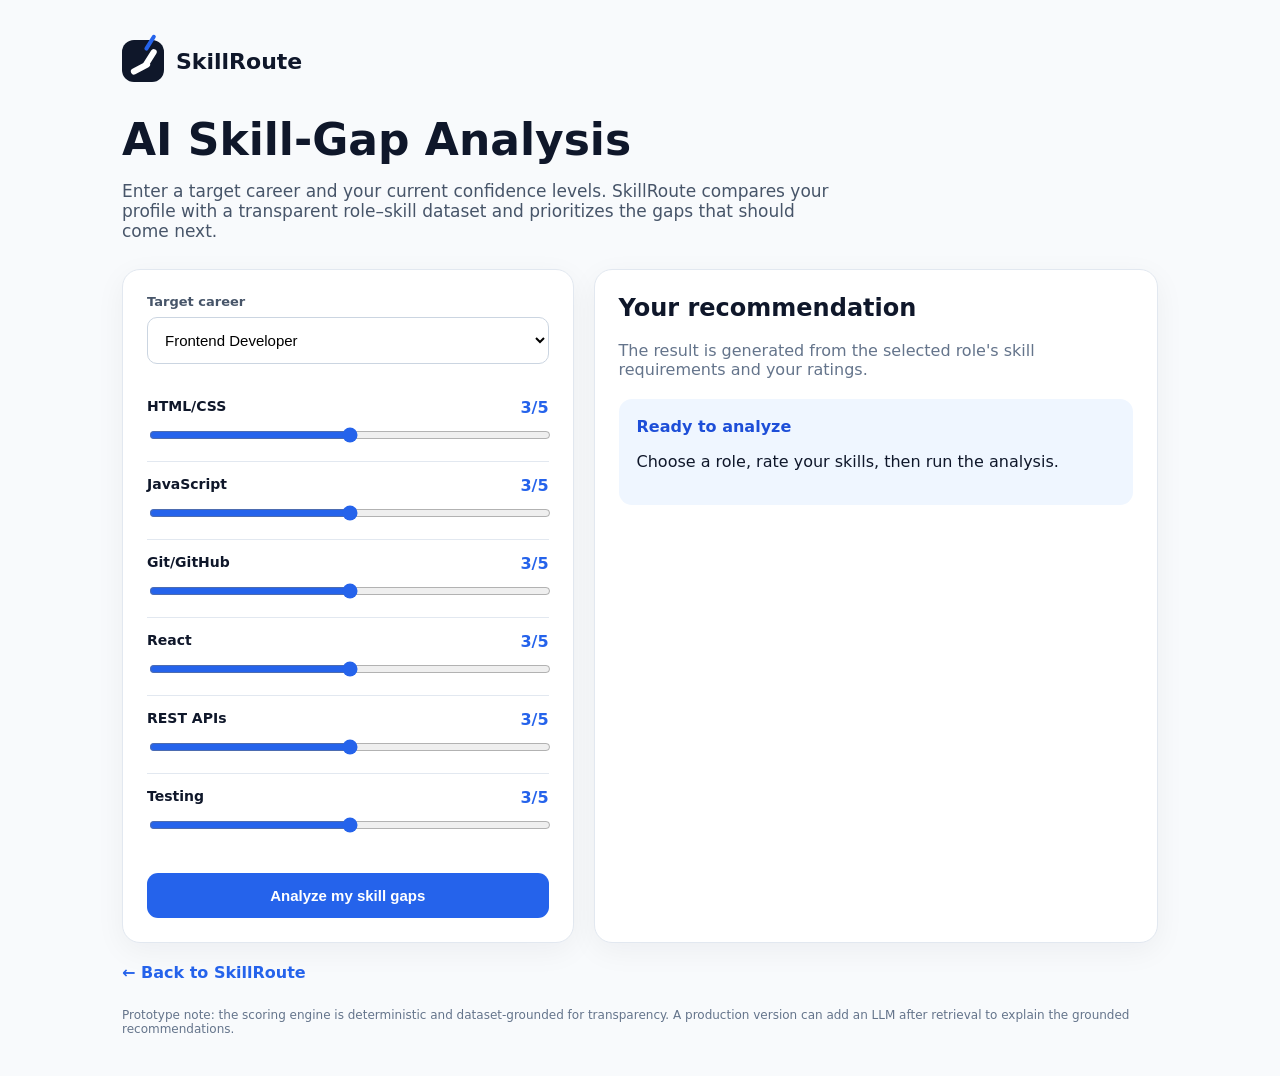
==== ai-demo/index.html @ 9ea1a891 "Add working SkillRoute AI skill-gap demo" ====
<!doctype html>
<html lang="en"><head><meta charset="utf-8"><meta name="viewport" content="width=device-width,initial-scale=1"><title>SkillRoute AI Skill-Gap Demo</title><style>
*{box-sizing:border-box}body{margin:0;font-family:Inter,system-ui,-apple-system,Segoe UI,sans-serif;background:#f8fafc;color:#0f172a}.wrap{max-width:1080px;margin:auto;padding:40px 22px}.brand{display:flex;align-items:center;gap:12px;font-weight:800;font-size:22px;margin-bottom:34px}.mark{width:42px;height:42px;background:#0f172a;border-radius:12px;position:relative}.mark:before{content:'';position:absolute;width:21px;height:6px;background:white;border-radius:6px;left:8px;top:25px;transform:rotate(-28deg)}.mark:after{content:'';position:absolute;width:20px;height:6px;background:white;border-radius:6px;left:18px;top:15px;transform:rotate(-58deg);box-shadow:13px -8px 0 -1px #2563eb}.hero h1{font-size:44px;line-height:1.08;margin:0 0 12px}.hero p{font-size:17px;color:#475569;max-width:720px}.grid{display:grid;grid-template-columns:1fr 1.25fr;gap:20px;margin-top:28px}.card{background:white;border:1px solid #e2e8f0;border-radius:18px;padding:24px;box-shadow:0 8px 30px rgba(15,23,42,.05)}label{display:block;font-size:13px;font-weight:700;margin:0 0 8px;color:#475569}select{width:100%;padding:13px;border:1px solid #cbd5e1;border-radius:10px;background:white;font-size:15px;margin-bottom:20px}.skill{padding:14px 0;border-bottom:1px solid #e2e8f0}.skill:last-child{border-bottom:0}.row{display:flex;justify-content:space-between;gap:10px}.row b{font-size:14px}.value{color:#2563eb;font-weight:800}input[type=range]{width:100%;accent-color:#2563eb;margin-top:10px}.btn{margin-top:22px;width:100%;border:0;background:#2563eb;color:white;border-radius:11px;padding:14px;font-weight:800;font-size:15px;cursor:pointer}.btn:hover{background:#1d4ed8}.result h2{margin-top:0}.score{display:flex;align-items:end;gap:8px}.score strong{font-size:48px}.muted{color:#64748b}.gap{border:1px solid #e2e8f0;border-radius:13px;padding:15px;margin:12px 0;background:#fff}.gaptop{display:flex;justify-content:space-between}.badge{font-size:11px;font-weight:800;border-radius:99px;padding:5px 9px;background:#fff7ed;color:#c2410c}.bar{height:8px;background:#e2e8f0;border-radius:99px;margin-top:10px;overflow:hidden}.bar i{display:block;height:100%;background:#2563eb}.next{margin-top:20px;padding:18px;border-radius:13px;background:#eff6ff}.next b{color:#1d4ed8}.foot{margin-top:26px;font-size:12px;color:#64748b}.back{display:inline-block;margin-top:20px;color:#2563eb;text-decoration:none;font-weight:700}@media(max-width:800px){.grid{grid-template-columns:1fr}.hero h1{font-size:36px}}
</style></head><body><main class="wrap"><div class="brand"><div class="mark"></div>SkillRoute</div><section class="hero"><h1>AI Skill-Gap Analysis</h1><p>Enter a target career and your current confidence levels. SkillRoute compares your profile with a transparent role–skill dataset and prioritizes the gaps that should come next.</p></section><div class="grid"><section class="card"><label for="role">Target career</label><select id="role"><option>Frontend Developer</option><option>Data Analyst</option><option>UI/UX Designer</option><option>VLSI / Embedded</option></select><div id="skills"></div><button class="btn" onclick="analyze()">Analyze my skill gaps</button></section><section class="card result"><h2>Your recommendation</h2><p class="muted">The result is generated from the selected role's skill requirements and your ratings.</p><div id="output"><div class="next"><b>Ready to analyze</b><p>Choose a role, rate your skills, then run the analysis.</p></div></div></section></div><a class="back" href="../">← Back to SkillRoute</a><div class="foot">Prototype note: the scoring engine is deterministic and dataset-grounded for transparency. A production version can add an LLM after retrieval to explain the grounded recommendations.</div></main><script>
const data={
"Frontend Developer":[['HTML/CSS',5],['JavaScript',5],['Git/GitHub',4],['React',4],['REST APIs',4],['Testing',3]],
"Data Analyst":[['SQL',5],['Excel/Spreadsheets',4],['Python',4],['Statistics',4],['Data Visualization',4],['Power BI/Tableau',3]],
"UI/UX Designer":[['User Research',5],['Figma',5],['Wireframing',4],['Prototyping',4],['Design Systems',4],['Usability Testing',3]],
"VLSI / Embedded":[['Digital Logic',5],['Verilog/SystemVerilog',5],['C/C++',4],['FPGA/Vivado',4],['Computer Architecture',3],['Git/GitHub',3]]};
function render(){const role=document.getElementById('role').value;document.getElementById('skills').innerHTML=data[role].map((s,i)=>`<div class="skill"><div class="row"><b>${s[0]}</b><span class="value" id="v${i}">3/5</span></div><input type="range" min="1" max="5" value="3" id="s${i}" oninput="document.getElementById('v${i}').textContent=this.value+'/5'"></div>`).join('')};
document.getElementById('role').onchange=render;render();
function analyze(){const role=document.getElementById('role').value;const gaps=data[role].map((s,i)=>({skill:s[0],target:s[1],current:+document.getElementById('s'+i).value,gap:s[1]-(+document.getElementById('s'+i).value)})).sort((a,b)=>b.gap-a.gap);const positive=gaps.filter(x=>x.gap>0);const avg=gaps.reduce((a,x)=>a+x.current,0)/gaps.length;const readiness=Math.round((avg/5)*100);let html=`<div class="score"><strong>${readiness}%</strong><span class="muted">estimated skill readiness</span></div><div style="margin:16px 0">`;positive.slice(0,4).forEach(x=>{const width=Math.max(12,Math.round((x.gap/x.target)*100));html+=`<div class="gap"><div class="gaptop"><b>${x.skill}</b><span class="badge">${x.gap>=2?'HIGH PRIORITY':'PRIORITY'}</span></div><div class="muted" style="font-size:13px;margin-top:5px">Current ${x.current}/5 · Target ${x.target}/5 · Gap ${x.gap}</div><div class="bar"><i style="width:${width}%"></i></div></div>`});if(!positive.length)html+='<div class="next"><b>No major gaps detected.</b><p>Your current ratings meet the demo target levels for this role.</p></div>';const top=positive[0];if(top)html+=`</div><div class="next"><b>Recommended next action</b><p>Prioritize <strong>${top.skill}</strong>, then reassess your confidence after a small practical project.</p></div>`;else html+='</div>';document.getElementById('output').innerHTML=html}
</script></body></html>
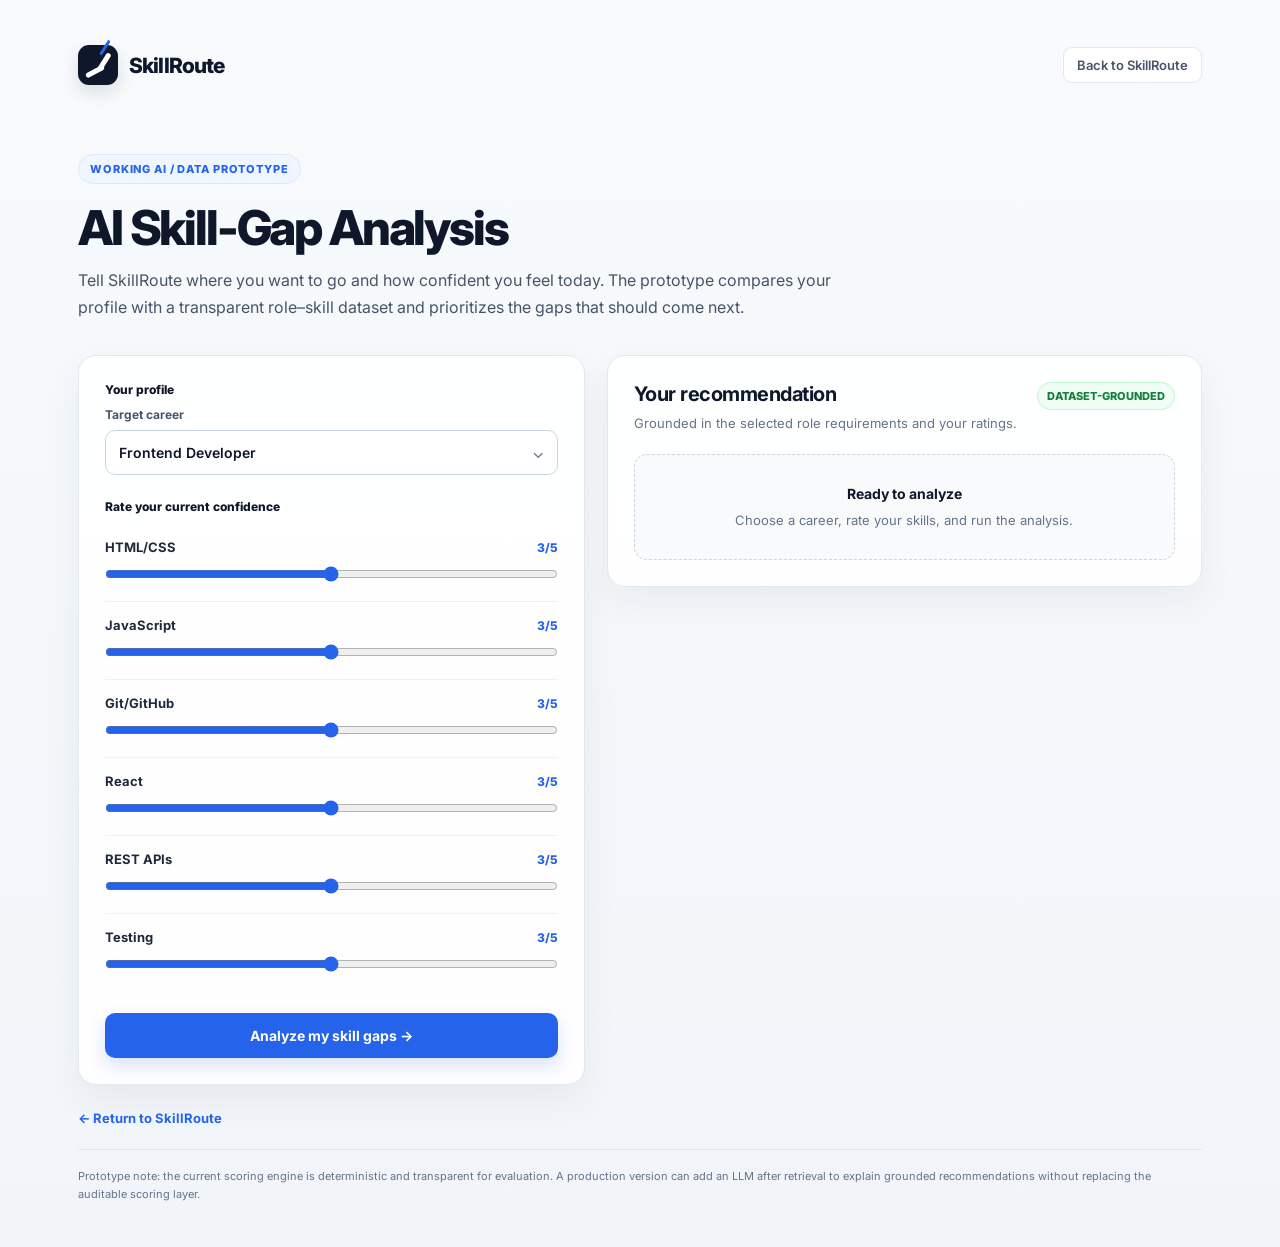
==== commit 254fc198: "Polish AI prototype UI and typography" ====
--- a/ai-demo/index.html
+++ b/ai-demo/index.html
@@ -1,13 +1,8 @@
 <!doctype html>
-<html lang="en"><head><meta charset="utf-8"><meta name="viewport" content="width=device-width,initial-scale=1"><title>SkillRoute AI Skill-Gap Demo</title><style>
-*{box-sizing:border-box}body{margin:0;font-family:Inter,system-ui,-apple-system,Segoe UI,sans-serif;background:#f8fafc;color:#0f172a}.wrap{max-width:1080px;margin:auto;padding:40px 22px}.brand{display:flex;align-items:center;gap:12px;font-weight:800;font-size:22px;margin-bottom:34px}.mark{width:42px;height:42px;background:#0f172a;border-radius:12px;position:relative}.mark:before{content:'';position:absolute;width:21px;height:6px;background:white;border-radius:6px;left:8px;top:25px;transform:rotate(-28deg)}.mark:after{content:'';position:absolute;width:20px;height:6px;background:white;border-radius:6px;left:18px;top:15px;transform:rotate(-58deg);box-shadow:13px -8px 0 -1px #2563eb}.hero h1{font-size:44px;line-height:1.08;margin:0 0 12px}.hero p{font-size:17px;color:#475569;max-width:720px}.grid{display:grid;grid-template-columns:1fr 1.25fr;gap:20px;margin-top:28px}.card{background:white;border:1px solid #e2e8f0;border-radius:18px;padding:24px;box-shadow:0 8px 30px rgba(15,23,42,.05)}label{display:block;font-size:13px;font-weight:700;margin:0 0 8px;color:#475569}select{width:100%;padding:13px;border:1px solid #cbd5e1;border-radius:10px;background:white;font-size:15px;margin-bottom:20px}.skill{padding:14px 0;border-bottom:1px solid #e2e8f0}.skill:last-child{border-bottom:0}.row{display:flex;justify-content:space-between;gap:10px}.row b{font-size:14px}.value{color:#2563eb;font-weight:800}input[type=range]{width:100%;accent-color:#2563eb;margin-top:10px}.btn{margin-top:22px;width:100%;border:0;background:#2563eb;color:white;border-radius:11px;padding:14px;font-weight:800;font-size:15px;cursor:pointer}.btn:hover{background:#1d4ed8}.result h2{margin-top:0}.score{display:flex;align-items:end;gap:8px}.score strong{font-size:48px}.muted{color:#64748b}.gap{border:1px solid #e2e8f0;border-radius:13px;padding:15px;margin:12px 0;background:#fff}.gaptop{display:flex;justify-content:space-between}.badge{font-size:11px;font-weight:800;border-radius:99px;padding:5px 9px;background:#fff7ed;color:#c2410c}.bar{height:8px;background:#e2e8f0;border-radius:99px;margin-top:10px;overflow:hidden}.bar i{display:block;height:100%;background:#2563eb}.next{margin-top:20px;padding:18px;border-radius:13px;background:#eff6ff}.next b{color:#1d4ed8}.foot{margin-top:26px;font-size:12px;color:#64748b}.back{display:inline-block;margin-top:20px;color:#2563eb;text-decoration:none;font-weight:700}@media(max-width:800px){.grid{grid-template-columns:1fr}.hero h1{font-size:36px}}
-</style></head><body><main class="wrap"><div class="brand"><div class="mark"></div>SkillRoute</div><section class="hero"><h1>AI Skill-Gap Analysis</h1><p>Enter a target career and your current confidence levels. SkillRoute compares your profile with a transparent role–skill dataset and prioritizes the gaps that should come next.</p></section><div class="grid"><section class="card"><label for="role">Target career</label><select id="role"><option>Frontend Developer</option><option>Data Analyst</option><option>UI/UX Designer</option><option>VLSI / Embedded</option></select><div id="skills"></div><button class="btn" onclick="analyze()">Analyze my skill gaps</button></section><section class="card result"><h2>Your recommendation</h2><p class="muted">The result is generated from the selected role's skill requirements and your ratings.</p><div id="output"><div class="next"><b>Ready to analyze</b><p>Choose a role, rate your skills, then run the analysis.</p></div></div></section></div><a class="back" href="../">← Back to SkillRoute</a><div class="foot">Prototype note: the scoring engine is deterministic and dataset-grounded for transparency. A production version can add an LLM after retrieval to explain the grounded recommendations.</div></main><script>
-const data={
-"Frontend Developer":[['HTML/CSS',5],['JavaScript',5],['Git/GitHub',4],['React',4],['REST APIs',4],['Testing',3]],
-"Data Analyst":[['SQL',5],['Excel/Spreadsheets',4],['Python',4],['Statistics',4],['Data Visualization',4],['Power BI/Tableau',3]],
-"UI/UX Designer":[['User Research',5],['Figma',5],['Wireframing',4],['Prototyping',4],['Design Systems',4],['Usability Testing',3]],
-"VLSI / Embedded":[['Digital Logic',5],['Verilog/SystemVerilog',5],['C/C++',4],['FPGA/Vivado',4],['Computer Architecture',3],['Git/GitHub',3]]};
-function render(){const role=document.getElementById('role').value;document.getElementById('skills').innerHTML=data[role].map((s,i)=>`<div class="skill"><div class="row"><b>${s[0]}</b><span class="value" id="v${i}">3/5</span></div><input type="range" min="1" max="5" value="3" id="s${i}" oninput="document.getElementById('v${i}').textContent=this.value+'/5'"></div>`).join('')};
-document.getElementById('role').onchange=render;render();
-function analyze(){const role=document.getElementById('role').value;const gaps=data[role].map((s,i)=>({skill:s[0],target:s[1],current:+document.getElementById('s'+i).value,gap:s[1]-(+document.getElementById('s'+i).value)})).sort((a,b)=>b.gap-a.gap);const positive=gaps.filter(x=>x.gap>0);const avg=gaps.reduce((a,x)=>a+x.current,0)/gaps.length;const readiness=Math.round((avg/5)*100);let html=`<div class="score"><strong>${readiness}%</strong><span class="muted">estimated skill readiness</span></div><div style="margin:16px 0">`;positive.slice(0,4).forEach(x=>{const width=Math.max(12,Math.round((x.gap/x.target)*100));html+=`<div class="gap"><div class="gaptop"><b>${x.skill}</b><span class="badge">${x.gap>=2?'HIGH PRIORITY':'PRIORITY'}</span></div><div class="muted" style="font-size:13px;margin-top:5px">Current ${x.current}/5 · Target ${x.target}/5 · Gap ${x.gap}</div><div class="bar"><i style="width:${width}%"></i></div></div>`});if(!positive.length)html+='<div class="next"><b>No major gaps detected.</b><p>Your current ratings meet the demo target levels for this role.</p></div>';const top=positive[0];if(top)html+=`</div><div class="next"><b>Recommended next action</b><p>Prioritize <strong>${top.skill}</strong>, then reassess your confidence after a small practical project.</p></div>`;else html+='</div>';document.getElementById('output').innerHTML=html}
+<html lang="en"><head><meta charset="utf-8"><meta name="viewport" content="width=device-width,initial-scale=1"><meta name="description" content="SkillRoute AI Skill-Gap Analysis prototype"><title>SkillRoute — AI Skill-Gap Analysis</title><link rel="preconnect" href="https://fonts.googleapis.com"><link rel="preconnect" href="https://fonts.gstatic.com" crossorigin><link href="https://fonts.googleapis.com/css2?family=Inter:wght@400;500;600;700;800&display=swap" rel="stylesheet"><style>
+:root{--navy:#0f172a;--blue:#2563eb;--blue2:#1d4ed8;--ink:#1e293b;--slate:#475569;--muted:#64748b;--line:#e2e8f0;--bg:#f8fafc;--white:#fff;--soft:#eff6ff;--green:#15803d;--greenbg:#f0fdf4;--amber:#b45309;--amberbg:#fffbeb}*{box-sizing:border-box}html{scroll-behavior:smooth}body{margin:0;font-family:Inter,ui-sans-serif,system-ui,-apple-system,"Segoe UI",sans-serif;background:linear-gradient(180deg,#f8fafc 0%,#f1f5f9 100%);color:var(--navy);-webkit-font-smoothing:antialiased}.wrap{max-width:1180px;margin:auto;padding:34px 28px 44px}.topbar{height:62px;display:flex;align-items:center;justify-content:space-between;margin-bottom:58px}.brand{display:flex;align-items:center;gap:11px;font-weight:800;font-size:21px;letter-spacing:-.04em}.mark{width:40px;height:40px;background:var(--navy);border-radius:11px;position:relative;box-shadow:0 7px 18px rgba(15,23,42,.12)}.mark:before{content:"";position:absolute;width:20px;height:5px;background:#fff;border-radius:6px;left:7px;top:24px;transform:rotate(-28deg)}.mark:after{content:"";position:absolute;width:19px;height:5px;background:#fff;border-radius:6px;left:17px;top:14px;transform:rotate(-58deg);box-shadow:12px -7px 0 -1px var(--blue)}.toplink{font-size:13px;font-weight:600;color:var(--slate);text-decoration:none;padding:9px 13px;border:1px solid var(--line);background:#fff;border-radius:9px}.toplink:hover{color:var(--blue);border-color:#bfdbfe}.hero{max-width:850px}.eyebrow{display:inline-flex;align-items:center;padding:7px 11px;border-radius:999px;background:var(--soft);border:1px solid #dbeafe;color:var(--blue);font-size:11px;font-weight:800;letter-spacing:.08em;text-transform:uppercase}.hero h1{font-size:48px;line-height:1.08;letter-spacing:-.045em;margin:18px 0 13px;font-weight:800}.hero p{font-size:16px;line-height:1.7;color:var(--slate);max-width:790px;margin:0}.grid{display:grid;grid-template-columns:minmax(0,.92fr) minmax(0,1.08fr);gap:22px;margin-top:34px;align-items:start}.card{background:rgba(255,255,255,.94);border:1px solid var(--line);border-radius:18px;padding:26px;box-shadow:0 14px 38px rgba(15,23,42,.055)}.card h2{font-size:20px;letter-spacing:-.025em;margin:0 0 7px}.section-label{font-size:12px;font-weight:800;color:var(--navy);margin-bottom:10px}.select-wrap{position:relative}.select-wrap:after{content:"⌄";position:absolute;right:14px;top:12px;color:var(--muted);pointer-events:none}label{display:block;font-size:12px;font-weight:700;margin:0 0 8px;color:var(--slate)}select{appearance:none;width:100%;padding:13px 42px 13px 13px;border:1px solid #cbd5e1;border-radius:10px;background:#fff;color:var(--navy);font:600 14px Inter,sans-serif;margin-bottom:20px;outline:none}select:focus{border-color:#93c5fd;box-shadow:0 0 0 4px #dbeafe}.skill{padding:15px 0;border-bottom:1px solid #edf2f7}.skill:last-child{border-bottom:0}.row{display:flex;justify-content:space-between;gap:10px;align-items:center}.row b{font-size:13px;font-weight:700;color:var(--ink)}.value{min-width:34px;text-align:right;color:var(--blue);font-size:12px;font-weight:800}input[type=range]{width:100%;accent-color:var(--blue);margin:11px 0 1px;cursor:pointer}.btn{margin-top:22px;width:100%;border:0;background:var(--blue);color:white;border-radius:10px;padding:14px 16px;font:700 14px Inter,sans-serif;cursor:pointer;box-shadow:0 8px 18px rgba(37,99,235,.18);transition:.18s}.btn:hover{background:var(--blue2);transform:translateY(-1px)}.result-head{display:flex;justify-content:space-between;gap:15px;align-items:flex-start}.status{font-size:11px;font-weight:800;color:var(--green);background:var(--greenbg);border:1px solid #bbf7d0;padding:6px 9px;border-radius:999px;white-space:nowrap}.muted{color:var(--muted);font-size:13px;line-height:1.6}.scorebox{margin:20px 0;padding:18px;border-radius:14px;background:var(--navy);color:#fff;display:flex;align-items:end;justify-content:space-between;gap:20px}.score strong{font-size:44px;line-height:1;font-weight:800;letter-spacing:-.04em}.score span{font-size:12px;color:#cbd5e1;margin-bottom:4px}.mini-label{font-size:10px;text-transform:uppercase;letter-spacing:.08em;font-weight:800;color:#93c5fd;margin-bottom:6px}.gap{border:1px solid var(--line);border-radius:13px;padding:15px;margin:11px 0;background:#fff}.gaptop{display:flex;justify-content:space-between;gap:10px;align-items:center}.gaptop b{font-size:14px}.badge{font-size:10px;font-weight:800;letter-spacing:.04em;border-radius:99px;padding:5px 8px;background:var(--amberbg);border:1px solid #fde68a;color:var(--amber)}.gapmeta{color:var(--muted);font-size:12px;margin-top:6px}.bar{height:7px;background:#e2e8f0;border-radius:99px;margin-top:11px;overflow:hidden}.bar i{display:block;height:100%;background:linear-gradient(90deg,#60a5fa,var(--blue));border-radius:99px}.next{margin-top:18px;padding:17px 18px;border-radius:13px;background:var(--soft);border:1px solid #dbeafe}.next b{color:var(--blue2);font-size:13px}.next p{margin:7px 0 0;color:var(--slate);font-size:13px;line-height:1.55}.empty{padding:28px 20px;text-align:center;border:1px dashed #cbd5e1;border-radius:13px;background:#f8fafc}.empty strong{font-size:14px}.back{display:inline-block;margin-top:25px;color:var(--blue);text-decoration:none;font-size:13px;font-weight:700}.back:hover{text-decoration:underline}.foot{margin-top:22px;padding-top:18px;border-top:1px solid var(--line);font-size:11px;line-height:1.6;color:var(--muted)}@media(max-width:820px){.wrap{padding:22px 16px 35px}.topbar{margin-bottom:40px}.hero h1{font-size:37px}.grid{grid-template-columns:1fr}.toplink{display:none}}@media(max-width:480px){.hero h1{font-size:32px}.card{padding:20px}.result-head{display:block}.status{display:inline-block;margin-top:12px}}
+</style></head><body><main class="wrap"><header class="topbar"><div class="brand"><div class="mark" aria-hidden="true"></div><span>SkillRoute</span></div><a class="toplink" href="../">Back to SkillRoute</a></header><section class="hero"><span class="eyebrow">Working AI / Data Prototype</span><h1>AI Skill-Gap Analysis</h1><p>Tell SkillRoute where you want to go and how confident you feel today. The prototype compares your profile with a transparent role–skill dataset and prioritizes the gaps that should come next.</p></section><div class="grid"><section class="card"><div class="section-label">Your profile</div><label for="role">Target career</label><div class="select-wrap"><select id="role"><option>Frontend Developer</option><option>Data Analyst</option><option>UI/UX Designer</option><option>VLSI / Embedded</option></select></div><div class="section-label" style="margin-top:4px">Rate your current confidence</div><div id="skills"></div><button class="btn" onclick="analyze()">Analyze my skill gaps →</button></section><section class="card result"><div class="result-head"><div><h2>Your recommendation</h2><p class="muted" style="margin:0">Grounded in the selected role requirements and your ratings.</p></div><span class="status">DATASET-GROUNDED</span></div><div id="output"><div class="empty" style="margin-top:20px"><strong>Ready to analyze</strong><p class="muted" style="margin:7px 0 0">Choose a career, rate your skills, and run the analysis.</p></div></div></section></div><a class="back" href="../">← Return to SkillRoute</a><div class="foot">Prototype note: the current scoring engine is deterministic and transparent for evaluation. A production version can add an LLM after retrieval to explain grounded recommendations without replacing the auditable scoring layer.</div></main><script>
+const data={"Frontend Developer":[['HTML/CSS',5],['JavaScript',5],['Git/GitHub',4],['React',4],['REST APIs',4],['Testing',3]],"Data Analyst":[['SQL',5],['Excel/Spreadsheets',4],['Python',4],['Statistics',4],['Data Visualization',4],['Power BI/Tableau',3]],"UI/UX Designer":[['User Research',5],['Figma',5],['Wireframing',4],['Prototyping',4],['Design Systems',4],['Usability Testing',3]],"VLSI / Embedded":[['Digital Logic',5],['Verilog/SystemVerilog',5],['C/C++',4],['FPGA/Vivado',4],['Computer Architecture',3],['Git/GitHub',3]]};
+function render(){const role=document.getElementById('role').value;document.getElementById('skills').innerHTML=data[role].map((s,i)=>`<div class="skill"><div class="row"><b>${s[0]}</b><span class="value" id="v${i}">3/5</span></div><input type="range" min="1" max="5" value="3" id="s${i}" aria-label="${s[0]} confidence" oninput="document.getElementById('v${i}').textContent=this.value+'/5'"></div>`).join('')};document.getElementById('role').onchange=render;render();
+function analyze(){const role=document.getElementById('role').value;const gaps=data[role].map((s,i)=>({skill:s[0],target:s[1],current:+document.getElementById('s'+i).value,gap:s[1]-(+document.getElementById('s'+i).value)})).sort((a,b)=>b.gap-a.gap);const positive=gaps.filter(x=>x.gap>0);const avg=gaps.reduce((a,x)=>a+x.current,0)/gaps.length;const readiness=Math.round((avg/5)*100);let html=`<div class="scorebox"><div><div class="mini-label">Career readiness</div><div class="score"><strong>${readiness}%</strong></div></div><span>${positive.length} skill gap${positive.length===1?'':'s'} identified</span></div>`;if(positive.length){html+='<div>';positive.slice(0,4).forEach(x=>{const width=Math.max(12,Math.round((x.gap/x.target)*100));html+=`<div class="gap"><div class="gaptop"><b>${x.skill}</b><span class="badge">${x.gap>=2?'HIGH PRIORITY':'PRIORITY'}</span></div><div class="gapmeta">Current ${x.current}/5 · Target ${x.target}/5 · Gap ${x.gap}</div><div class="bar"><i style="width:${width}%"></i></div></div>`});html+='</div>';const top=positive[0];html+=`<div class="next"><b>Recommended next action</b><p>Prioritize <strong>${top.skill}</strong>, then reassess your confidence after a small practical project.</p></div>`}else{html+='<div class="next"><b>No major gaps detected</b><p>Your current ratings meet the demo target levels for this role.</p></div>'}document.getElementById('output').innerHTML=html}
 </script></body></html>
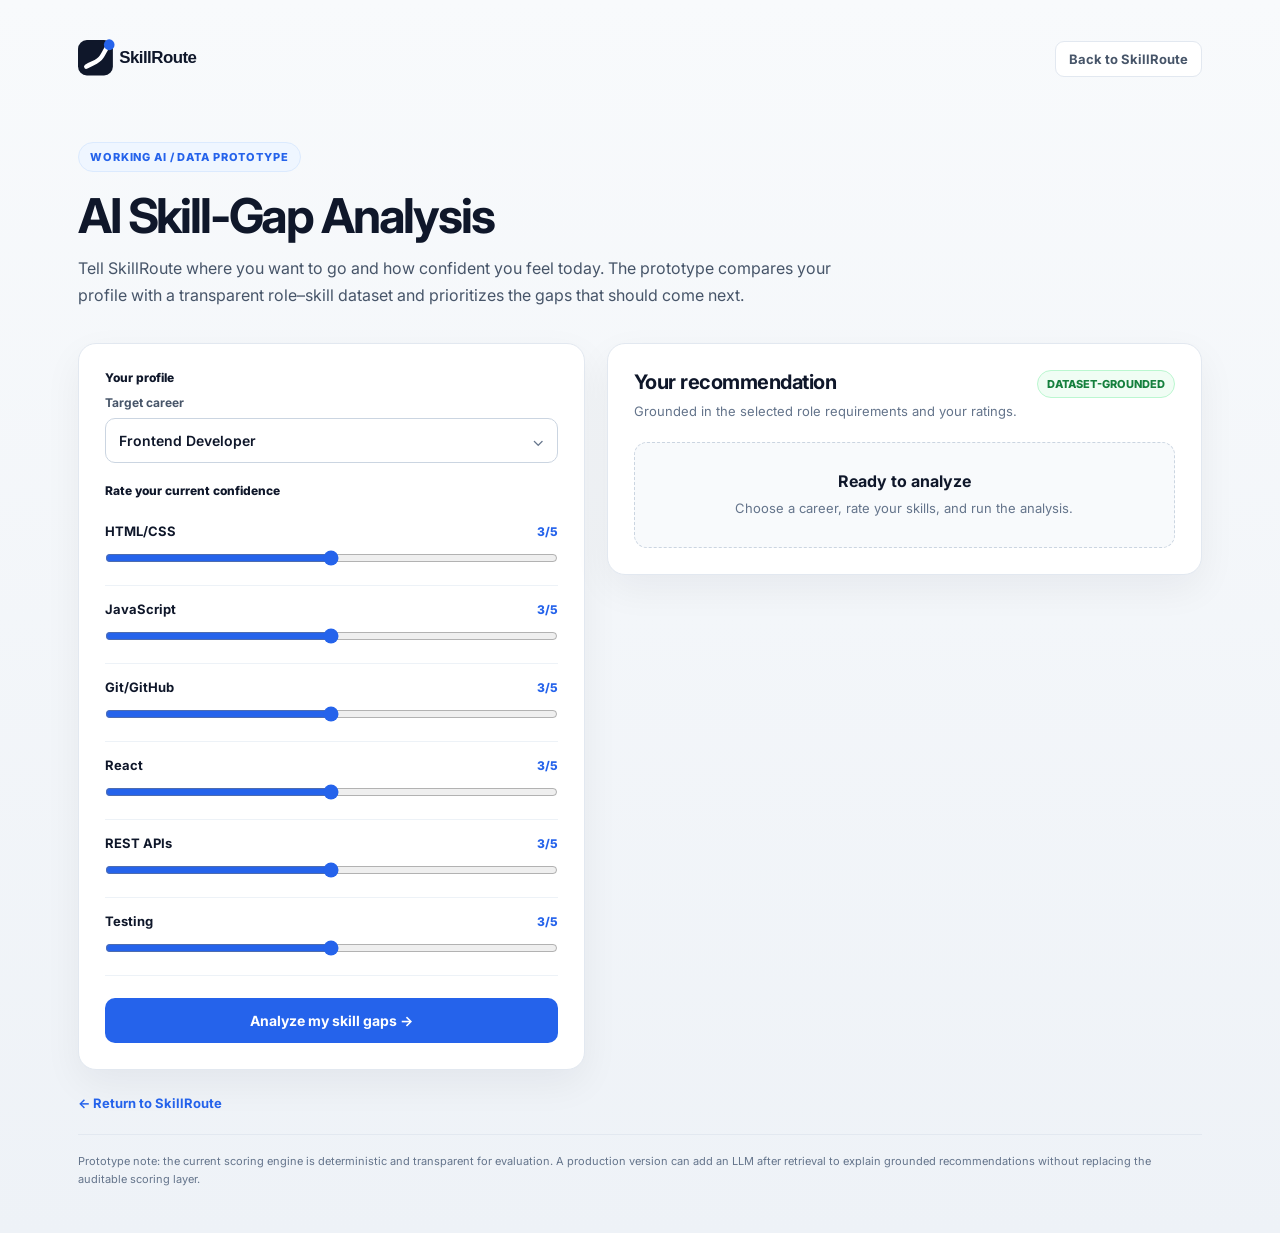
==== commit 94ab8bf8: "Use final SkillRoute logo in AI demo" ====
--- a/ai-demo/index.html
+++ b/ai-demo/index.html
@@ -1,8 +1,8 @@
 <!doctype html>
 <html lang="en"><head><meta charset="utf-8"><meta name="viewport" content="width=device-width,initial-scale=1"><meta name="description" content="SkillRoute AI Skill-Gap Analysis prototype"><title>SkillRoute — AI Skill-Gap Analysis</title><link rel="preconnect" href="https://fonts.googleapis.com"><link rel="preconnect" href="https://fonts.gstatic.com" crossorigin><link href="https://fonts.googleapis.com/css2?family=Inter:wght@400;500;600;700;800&display=swap" rel="stylesheet"><style>
-:root{--navy:#0f172a;--blue:#2563eb;--blue2:#1d4ed8;--ink:#1e293b;--slate:#475569;--muted:#64748b;--line:#e2e8f0;--bg:#f8fafc;--white:#fff;--soft:#eff6ff;--green:#15803d;--greenbg:#f0fdf4;--amber:#b45309;--amberbg:#fffbeb}*{box-sizing:border-box}html{scroll-behavior:smooth}body{margin:0;font-family:Inter,ui-sans-serif,system-ui,-apple-system,"Segoe UI",sans-serif;background:linear-gradient(180deg,#f8fafc 0%,#f1f5f9 100%);color:var(--navy);-webkit-font-smoothing:antialiased}.wrap{max-width:1180px;margin:auto;padding:34px 28px 44px}.topbar{height:62px;display:flex;align-items:center;justify-content:space-between;margin-bottom:58px}.brand{display:flex;align-items:center;gap:11px;font-weight:800;font-size:21px;letter-spacing:-.04em}.mark{width:40px;height:40px;background:var(--navy);border-radius:11px;position:relative;box-shadow:0 7px 18px rgba(15,23,42,.12)}.mark:before{content:"";position:absolute;width:20px;height:5px;background:#fff;border-radius:6px;left:7px;top:24px;transform:rotate(-28deg)}.mark:after{content:"";position:absolute;width:19px;height:5px;background:#fff;border-radius:6px;left:17px;top:14px;transform:rotate(-58deg);box-shadow:12px -7px 0 -1px var(--blue)}.toplink{font-size:13px;font-weight:600;color:var(--slate);text-decoration:none;padding:9px 13px;border:1px solid var(--line);background:#fff;border-radius:9px}.toplink:hover{color:var(--blue);border-color:#bfdbfe}.hero{max-width:850px}.eyebrow{display:inline-flex;align-items:center;padding:7px 11px;border-radius:999px;background:var(--soft);border:1px solid #dbeafe;color:var(--blue);font-size:11px;font-weight:800;letter-spacing:.08em;text-transform:uppercase}.hero h1{font-size:48px;line-height:1.08;letter-spacing:-.045em;margin:18px 0 13px;font-weight:800}.hero p{font-size:16px;line-height:1.7;color:var(--slate);max-width:790px;margin:0}.grid{display:grid;grid-template-columns:minmax(0,.92fr) minmax(0,1.08fr);gap:22px;margin-top:34px;align-items:start}.card{background:rgba(255,255,255,.94);border:1px solid var(--line);border-radius:18px;padding:26px;box-shadow:0 14px 38px rgba(15,23,42,.055)}.card h2{font-size:20px;letter-spacing:-.025em;margin:0 0 7px}.section-label{font-size:12px;font-weight:800;color:var(--navy);margin-bottom:10px}.select-wrap{position:relative}.select-wrap:after{content:"⌄";position:absolute;right:14px;top:12px;color:var(--muted);pointer-events:none}label{display:block;font-size:12px;font-weight:700;margin:0 0 8px;color:var(--slate)}select{appearance:none;width:100%;padding:13px 42px 13px 13px;border:1px solid #cbd5e1;border-radius:10px;background:#fff;color:var(--navy);font:600 14px Inter,sans-serif;margin-bottom:20px;outline:none}select:focus{border-color:#93c5fd;box-shadow:0 0 0 4px #dbeafe}.skill{padding:15px 0;border-bottom:1px solid #edf2f7}.skill:last-child{border-bottom:0}.row{display:flex;justify-content:space-between;gap:10px;align-items:center}.row b{font-size:13px;font-weight:700;color:var(--ink)}.value{min-width:34px;text-align:right;color:var(--blue);font-size:12px;font-weight:800}input[type=range]{width:100%;accent-color:var(--blue);margin:11px 0 1px;cursor:pointer}.btn{margin-top:22px;width:100%;border:0;background:var(--blue);color:white;border-radius:10px;padding:14px 16px;font:700 14px Inter,sans-serif;cursor:pointer;box-shadow:0 8px 18px rgba(37,99,235,.18);transition:.18s}.btn:hover{background:var(--blue2);transform:translateY(-1px)}.result-head{display:flex;justify-content:space-between;gap:15px;align-items:flex-start}.status{font-size:11px;font-weight:800;color:var(--green);background:var(--greenbg);border:1px solid #bbf7d0;padding:6px 9px;border-radius:999px;white-space:nowrap}.muted{color:var(--muted);font-size:13px;line-height:1.6}.scorebox{margin:20px 0;padding:18px;border-radius:14px;background:var(--navy);color:#fff;display:flex;align-items:end;justify-content:space-between;gap:20px}.score strong{font-size:44px;line-height:1;font-weight:800;letter-spacing:-.04em}.score span{font-size:12px;color:#cbd5e1;margin-bottom:4px}.mini-label{font-size:10px;text-transform:uppercase;letter-spacing:.08em;font-weight:800;color:#93c5fd;margin-bottom:6px}.gap{border:1px solid var(--line);border-radius:13px;padding:15px;margin:11px 0;background:#fff}.gaptop{display:flex;justify-content:space-between;gap:10px;align-items:center}.gaptop b{font-size:14px}.badge{font-size:10px;font-weight:800;letter-spacing:.04em;border-radius:99px;padding:5px 8px;background:var(--amberbg);border:1px solid #fde68a;color:var(--amber)}.gapmeta{color:var(--muted);font-size:12px;margin-top:6px}.bar{height:7px;background:#e2e8f0;border-radius:99px;margin-top:11px;overflow:hidden}.bar i{display:block;height:100%;background:linear-gradient(90deg,#60a5fa,var(--blue));border-radius:99px}.next{margin-top:18px;padding:17px 18px;border-radius:13px;background:var(--soft);border:1px solid #dbeafe}.next b{color:var(--blue2);font-size:13px}.next p{margin:7px 0 0;color:var(--slate);font-size:13px;line-height:1.55}.empty{padding:28px 20px;text-align:center;border:1px dashed #cbd5e1;border-radius:13px;background:#f8fafc}.empty strong{font-size:14px}.back{display:inline-block;margin-top:25px;color:var(--blue);text-decoration:none;font-size:13px;font-weight:700}.back:hover{text-decoration:underline}.foot{margin-top:22px;padding-top:18px;border-top:1px solid var(--line);font-size:11px;line-height:1.6;color:var(--muted)}@media(max-width:820px){.wrap{padding:22px 16px 35px}.topbar{margin-bottom:40px}.hero h1{font-size:37px}.grid{grid-template-columns:1fr}.toplink{display:none}}@media(max-width:480px){.hero h1{font-size:32px}.card{padding:20px}.result-head{display:block}.status{display:inline-block;margin-top:12px}}
-</style></head><body><main class="wrap"><header class="topbar"><div class="brand"><div class="mark" aria-hidden="true"></div><span>SkillRoute</span></div><a class="toplink" href="../">Back to SkillRoute</a></header><section class="hero"><span class="eyebrow">Working AI / Data Prototype</span><h1>AI Skill-Gap Analysis</h1><p>Tell SkillRoute where you want to go and how confident you feel today. The prototype compares your profile with a transparent role–skill dataset and prioritizes the gaps that should come next.</p></section><div class="grid"><section class="card"><div class="section-label">Your profile</div><label for="role">Target career</label><div class="select-wrap"><select id="role"><option>Frontend Developer</option><option>Data Analyst</option><option>UI/UX Designer</option><option>VLSI / Embedded</option></select></div><div class="section-label" style="margin-top:4px">Rate your current confidence</div><div id="skills"></div><button class="btn" onclick="analyze()">Analyze my skill gaps →</button></section><section class="card result"><div class="result-head"><div><h2>Your recommendation</h2><p class="muted" style="margin:0">Grounded in the selected role requirements and your ratings.</p></div><span class="status">DATASET-GROUNDED</span></div><div id="output"><div class="empty" style="margin-top:20px"><strong>Ready to analyze</strong><p class="muted" style="margin:7px 0 0">Choose a career, rate your skills, and run the analysis.</p></div></div></section></div><a class="back" href="../">← Return to SkillRoute</a><div class="foot">Prototype note: the current scoring engine is deterministic and transparent for evaluation. A production version can add an LLM after retrieval to explain grounded recommendations without replacing the auditable scoring layer.</div></main><script>
+:root{--navy:#0f172a;--blue:#2563eb;--ink:#1e293b;--slate:#475569;--muted:#64748b;--line:#e2e8f0;--bg:#f8fafc;--soft:#eff6ff;--green:#15803d;--greenbg:#f0fdf4;--amber:#b45309;--amberbg:#fffbeb}*{box-sizing:border-box}body{margin:0;font-family:Inter,system-ui,sans-serif;background:linear-gradient(180deg,#f8fafc,#eef2f7);color:var(--navy)}.wrap{max-width:1180px;margin:auto;padding:30px 28px 45px}.topbar{height:58px;display:flex;align-items:center;justify-content:space-between;margin-bottom:54px}.brand img{display:block;width:154px;height:auto}.toplink{font-size:13px;font-weight:700;color:var(--slate);text-decoration:none;padding:9px 13px;border:1px solid var(--line);background:#fff;border-radius:9px}.hero{max-width:850px}.eyebrow{display:inline-flex;padding:7px 11px;border-radius:999px;background:var(--soft);border:1px solid #dbeafe;color:var(--blue);font-size:11px;font-weight:800;letter-spacing:.08em;text-transform:uppercase}.hero h1{font-size:48px;line-height:1.08;letter-spacing:-.045em;margin:18px 0 13px}.hero p{font-size:16px;line-height:1.7;color:var(--slate);max-width:790px;margin:0}.grid{display:grid;grid-template-columns:minmax(0,.92fr) minmax(0,1.08fr);gap:22px;margin-top:34px;align-items:start}.card{background:#fff;border:1px solid var(--line);border-radius:18px;padding:26px;box-shadow:0 14px 38px rgba(15,23,42,.055)}.card h2{font-size:20px;letter-spacing:-.025em;margin:0 0 7px}.section-label{font-size:12px;font-weight:800;margin-bottom:10px}label{display:block;font-size:12px;font-weight:700;margin:0 0 8px;color:var(--slate)}.select-wrap{position:relative}.select-wrap:after{content:"⌄";position:absolute;right:14px;top:12px;color:var(--muted)}select{appearance:none;width:100%;padding:13px 42px 13px 13px;border:1px solid #cbd5e1;border-radius:10px;background:#fff;color:var(--navy);font:600 14px Inter;margin-bottom:20px}.skill{padding:15px 0;border-bottom:1px solid #edf2f7}.row{display:flex;justify-content:space-between;align-items:center}.row b{font-size:13px}.value{color:var(--blue);font-size:12px;font-weight:800}input[type=range]{width:100%;accent-color:var(--blue);margin:11px 0 1px}.btn{margin-top:22px;width:100%;border:0;background:var(--blue);color:white;border-radius:10px;padding:14px 16px;font:700 14px Inter;cursor:pointer}.result-head{display:flex;justify-content:space-between;gap:15px;align-items:flex-start}.status{font-size:11px;font-weight:800;color:var(--green);background:var(--greenbg);border:1px solid #bbf7d0;padding:6px 9px;border-radius:999px}.muted{color:var(--muted);font-size:13px;line-height:1.6}.scorebox{margin:20px 0;padding:18px;border-radius:14px;background:var(--navy);color:#fff;display:flex;align-items:end;justify-content:space-between}.score strong{font-size:44px;line-height:1}.score span{font-size:12px;color:#cbd5e1}.mini-label{font-size:10px;text-transform:uppercase;letter-spacing:.08em;font-weight:800;color:#93c5fd;margin-bottom:6px}.gap{border:1px solid var(--line);border-radius:13px;padding:15px;margin:11px 0}.gaptop{display:flex;justify-content:space-between;align-items:center}.gaptop b{font-size:14px}.badge{font-size:10px;font-weight:800;border-radius:99px;padding:5px 8px;background:var(--amberbg);border:1px solid #fde68a;color:var(--amber)}.gapmeta{color:var(--muted);font-size:12px;margin-top:6px}.bar{height:7px;background:#e2e8f0;border-radius:99px;margin-top:11px;overflow:hidden}.bar i{display:block;height:100%;background:linear-gradient(90deg,#60a5fa,var(--blue));border-radius:99px}.next{margin-top:18px;padding:17px 18px;border-radius:13px;background:var(--soft);border:1px solid #dbeafe}.next b{color:#1d4ed8;font-size:13px}.next p{margin:7px 0 0;color:var(--slate);font-size:13px;line-height:1.55}.empty{padding:28px 20px;text-align:center;border:1px dashed #cbd5e1;border-radius:13px;background:#f8fafc}.back{display:inline-block;margin-top:25px;color:var(--blue);text-decoration:none;font-size:13px;font-weight:700}.foot{margin-top:22px;padding-top:18px;border-top:1px solid var(--line);font-size:11px;line-height:1.6;color:var(--muted)}@media(max-width:820px){.grid{grid-template-columns:1fr}.hero h1{font-size:37px}.toplink{display:none}.brand img{width:142px}}
+</style></head><body><main class="wrap"><header class="topbar"><a class="brand" href="../" aria-label="SkillRoute home"><img src="../assets/skillroute-logo.svg" alt="SkillRoute"></a><a class="toplink" href="../">Back to SkillRoute</a></header><section class="hero"><span class="eyebrow">Working AI / Data Prototype</span><h1>AI Skill-Gap Analysis</h1><p>Tell SkillRoute where you want to go and how confident you feel today. The prototype compares your profile with a transparent role–skill dataset and prioritizes the gaps that should come next.</p></section><div class="grid"><section class="card"><div class="section-label">Your profile</div><label for="role">Target career</label><div class="select-wrap"><select id="role"><option>Frontend Developer</option><option>Data Analyst</option><option>UI/UX Designer</option><option>VLSI / Embedded</option></select></div><div class="section-label">Rate your current confidence</div><div id="skills"></div><button class="btn" onclick="analyze()">Analyze my skill gaps →</button></section><section class="card"><div class="result-head"><div><h2>Your recommendation</h2><p class="muted" style="margin:0">Grounded in the selected role requirements and your ratings.</p></div><span class="status">DATASET-GROUNDED</span></div><div id="output"><div class="empty" style="margin-top:20px"><strong>Ready to analyze</strong><p class="muted" style="margin:7px 0 0">Choose a career, rate your skills, and run the analysis.</p></div></div></section></div><a class="back" href="../">← Return to SkillRoute</a><div class="foot">Prototype note: the current scoring engine is deterministic and transparent for evaluation. A production version can add an LLM after retrieval to explain grounded recommendations without replacing the auditable scoring layer.</div></main><script>
 const data={"Frontend Developer":[['HTML/CSS',5],['JavaScript',5],['Git/GitHub',4],['React',4],['REST APIs',4],['Testing',3]],"Data Analyst":[['SQL',5],['Excel/Spreadsheets',4],['Python',4],['Statistics',4],['Data Visualization',4],['Power BI/Tableau',3]],"UI/UX Designer":[['User Research',5],['Figma',5],['Wireframing',4],['Prototyping',4],['Design Systems',4],['Usability Testing',3]],"VLSI / Embedded":[['Digital Logic',5],['Verilog/SystemVerilog',5],['C/C++',4],['FPGA/Vivado',4],['Computer Architecture',3],['Git/GitHub',3]]};
-function render(){const role=document.getElementById('role').value;document.getElementById('skills').innerHTML=data[role].map((s,i)=>`<div class="skill"><div class="row"><b>${s[0]}</b><span class="value" id="v${i}">3/5</span></div><input type="range" min="1" max="5" value="3" id="s${i}" aria-label="${s[0]} confidence" oninput="document.getElementById('v${i}').textContent=this.value+'/5'"></div>`).join('')};document.getElementById('role').onchange=render;render();
-function analyze(){const role=document.getElementById('role').value;const gaps=data[role].map((s,i)=>({skill:s[0],target:s[1],current:+document.getElementById('s'+i).value,gap:s[1]-(+document.getElementById('s'+i).value)})).sort((a,b)=>b.gap-a.gap);const positive=gaps.filter(x=>x.gap>0);const avg=gaps.reduce((a,x)=>a+x.current,0)/gaps.length;const readiness=Math.round((avg/5)*100);let html=`<div class="scorebox"><div><div class="mini-label">Career readiness</div><div class="score"><strong>${readiness}%</strong></div></div><span>${positive.length} skill gap${positive.length===1?'':'s'} identified</span></div>`;if(positive.length){html+='<div>';positive.slice(0,4).forEach(x=>{const width=Math.max(12,Math.round((x.gap/x.target)*100));html+=`<div class="gap"><div class="gaptop"><b>${x.skill}</b><span class="badge">${x.gap>=2?'HIGH PRIORITY':'PRIORITY'}</span></div><div class="gapmeta">Current ${x.current}/5 · Target ${x.target}/5 · Gap ${x.gap}</div><div class="bar"><i style="width:${width}%"></i></div></div>`});html+='</div>';const top=positive[0];html+=`<div class="next"><b>Recommended next action</b><p>Prioritize <strong>${top.skill}</strong>, then reassess your confidence after a small practical project.</p></div>`}else{html+='<div class="next"><b>No major gaps detected</b><p>Your current ratings meet the demo target levels for this role.</p></div>'}document.getElementById('output').innerHTML=html}
+function render(){const role=document.getElementById('role').value;document.getElementById('skills').innerHTML=data[role].map((s,i)=>`<div class="skill"><div class="row"><b>${s[0]}</b><span class="value" id="v${i}">3/5</span></div><input type="range" min="1" max="5" value="3" id="s${i}" oninput="document.getElementById('v${i}').textContent=this.value+'/5'"></div>`).join('')};document.getElementById('role').onchange=render;render();
+function analyze(){const role=document.getElementById('role').value;const gaps=data[role].map((s,i)=>({skill:s[0],target:s[1],current:+document.getElementById('s'+i).value,gap:s[1]-(+document.getElementById('s'+i).value)})).sort((a,b)=>b.gap-a.gap);const positive=gaps.filter(x=>x.gap>0);const avg=gaps.reduce((a,x)=>a+x.current,0)/gaps.length;const readiness=Math.round(avg/5*100);let html=`<div class="scorebox"><div><div class="mini-label">Career readiness</div><div class="score"><strong>${readiness}%</strong></div></div><span>${positive.length} skill gap${positive.length===1?'':'s'} identified</span></div>`;if(positive.length){positive.slice(0,4).forEach(x=>{const width=Math.max(12,Math.round(x.gap/x.target*100));html+=`<div class="gap"><div class="gaptop"><b>${x.skill}</b><span class="badge">${x.gap>=2?'HIGH PRIORITY':'PRIORITY'}</span></div><div class="gapmeta">Current ${x.current}/5 · Target ${x.target}/5 · Gap ${x.gap}</div><div class="bar"><i style="width:${width}%"></i></div></div>`});const top=positive[0];html+=`<div class="next"><b>Recommended next action</b><p>Prioritize <strong>${top.skill}</strong>, then reassess your confidence after a small practical project.</p></div>`}else html+='<div class="next"><b>No major gaps detected</b><p>Your current ratings meet the demo target levels for this role.</p></div>';document.getElementById('output').innerHTML=html}
 </script></body></html>
